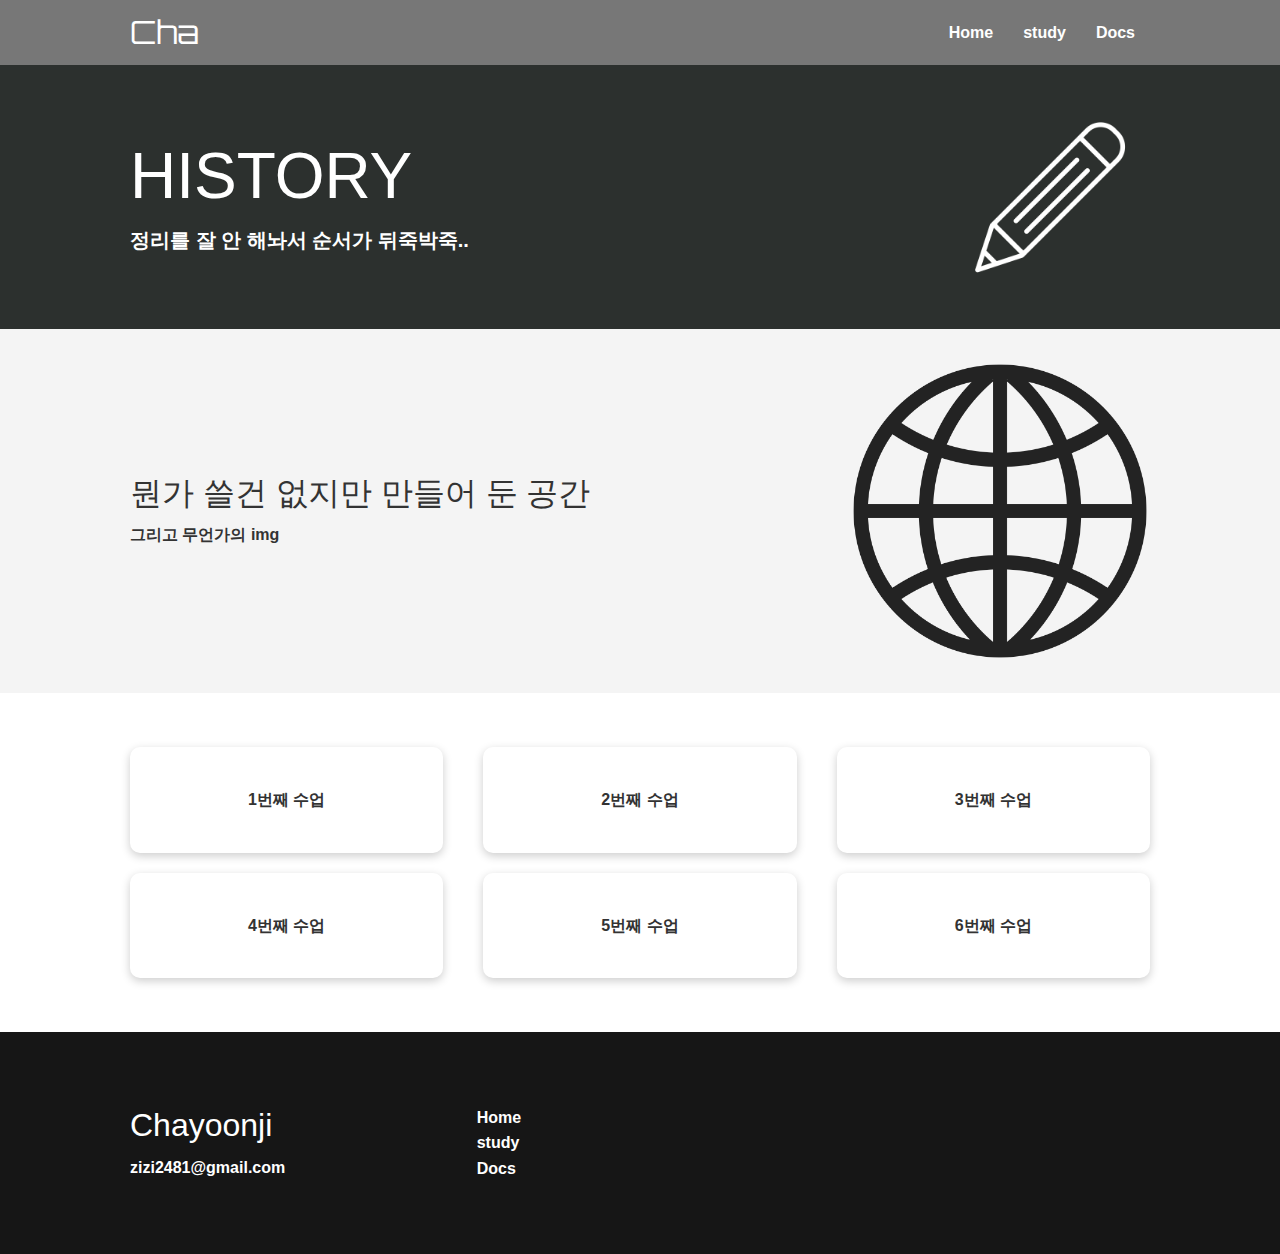
==== study.html @ 269fd8c2 "first commit" ====
<!DOCTYPE html>
<html lang="en">
  <head>
    <meta charset="UTF-8" />
    <meta name="viewport" content="width=device-width, initial-scale=1.0" />
    <link
      rel="stylesheet"
      href="https://cdnjs.cloudflare.com/ajax/libs/font-awesome/5.15.1/css/all.min.css"
      integrity="sha512-+4zCK9k+qNFUR5X+cKL9EIR+ZOhtIloNl9GIKS57V1MyNsYpYcUrUeQc9vNfzsWfV28IaLL3i96P9sdNyeRssA=="
      crossorigin="anonymous"
    />
    <link rel="stylesheet" href="css/utilities.css" />
    <link rel="stylesheet" href="css/style.css" />
    <title>chayoonji gwaje</title>
  </head>
  <body>
    <!-- Navbar -->
    <div class="navbar">
      <div class="container flex">
        <h1 class="logo">Cha</h1>
        <nav>
          <ul>
            <li><a href="index.html">Home</a></li>
            <li><a href="study.html">study</a></li>
            <li><a href="docs.html">Docs</a></li>
          </ul>
        </nav>
      </div>
    </div>

    <!-- Head -->
    <section class="features-head bg-primary py-3">
      <div class="container grid">
        <div>
          <h1 class="xl">HISTORY</h1>
          <p class="lead">정리를 잘 안 해놔서 순서가 뒤죽박죽..</p>
        </div>
        <img src="images/펜.png" alt="" />
      </div>
    </section>

    <!-- Sub head -->
    <section class="features-sub-head bg-light py-3">
      <div class="container grid">
        <div>
          <h1 class="md">뭔가 쓸건 없지만 만들어 둔 공간</h1>
          <p>그리고 무언가의 img</p>
        </div>
        <img src="images/server2.png" alt="" />
      </div>
    </section>

    <section class="features-main my-2">
      <div class="container grid grid-3">
        <div class="card flex">
          <p><a href="/첫 수업/firststudy.html">1번째 수업</a></p>
        </div>

        <div class="card flex">
          <p>
            <a href="/03-21수업/form/2번쨰수업.html">2번째 수업</a>
          </p>
        </div>

        <div class="card flex">
          <p>
            <a href="/3번째/bg-clip.html">3번째 수업</a>
          </p>
        </div>

        <div class="card flex">
          <p>
            <a href="/4번쨰/ani-3.html">4번째 수업</a>
          </p>
        </div>

        <div class="card flex">
          <p>
            <a href="/5번째/flex-1.html">5번째 수업</a>
          </p>
        </div>

        <div class="card flex">
          <p>
            <a href="/6번째/부트스트랩.html">6번째 수업</a>
          </p>
        </div>
      </div>
    </section>

    <!-- 하단 -->
    <footer class="footer bg-dark py-5">
      <div class="container grid grid-3">
        <div>
          <h1>Chayoonji</h1>
          <p>zizi2481@gmail.com</p>
        </div>
        <nav>
          <ul>
            <li><a href="index.html">Home</a></li>
            <li><a href="study.html">study</a></li>
            <li><a href="docs.html">Docs</a></li>
          </ul>
        </nav>
        <div class="social">
          <a href="#"><i class="fab fa-github fa-2x"></i></a>
          <a href="#"><i class="fab fa-facebook fa-2x"></i></a>
          <a href="#"><i class="fab fa-instagram fa-2x"></i></a>
          <a href="#"><i class="fab fa-twitter fa-2x"></i></a>
        </div>
      </div>
    </footer>
  </body>
</html>
---- css/utilities.css ----
.container {
  max-width: 1100px;
  margin: 0 auto;
  overflow: auto;
  padding: 0 40px;
}

.card {
  background-color: #fff;
  color: #333;
  border-radius: 10px;
  box-shadow: 0 3px 10px rgba(0, 0, 0, 0.2);
  padding: 20px;
  margin: 10px;
}

.btn {
  display: inline-block;
  padding: 10px 30px;
  cursor: pointer;
  background: var(--primary-color);
  color: #fff;
  border: none;
  border-radius: 5px;
}

.btn-outline {
  background-color: transparent;
  border: 1px #fff solid;
}

.btn:hover {
  transform: scale(0.98);
}

/* Backgrounds & colored buttons */
.bg-primary,
.btn-primary {
  background-color: var(--primary-color);
  color: #fff;
}

.bg-secondary,
.btn-secondary {
  background-color: var(--secondary-color);
  color: #fff;
}

.bg-dark,
.btn-dark {
  background-color: var(--dark-color);
  color: #fff;
}

.bg-light,
.btn-light {
  background-color: var(--light-color);
  color: #333;
}

.bg-primary a,
.btn-primary a,
.bg-secondary a,
.btn-secondary a,
.bg-dark a,
.btn-dark a {
  color: #fff;
}

/* Text colors */
.text-primary {
  color: var(--primary-color);
}

.text-secondary {
  color: var(--secondary-color);
}

.text-dark {
  color: var(--dark-color);
}

.text-light {
  color: var(--light-color);
}

/* Text sizes */
.lead {
  font-size: 20px;
}

.sm {
  font-size: 1rem;
}

.md {
  font-size: 2rem;
}

.lg {
  font-size: 3rem;
}

.xl {
  font-size: 4rem;
}

.text-center {
  text-align: center;
}

/* Alert */
.alert {
  background-color: var(--light-color);
  padding: 10px 20px;
  font-weight: bold;
  margin: 15px 0;
}

.alert i {
  margin-right: 10px;
}

.alert-success {
  background-color: var(--success-color);
  color: #fff;
}

.alert-error {
  background-color: var(--error-color);
  color: #fff;
}

.flex {
  display: flex;
  justify-content: center;
  align-items: center;
  height: 100%;
}

.grid {
  display: grid;
  grid-template-columns: repeat(2, 1fr);
  gap: 20px;
  justify-content: center;
  align-items: center;
  height: 100%;
}

.grid-3 {
  grid-template-columns: repeat(3, 1fr);
}

/* Margin */
.my-1 {
  margin: 1rem 0;
}

.my-2 {
  margin: 1.5rem 0;
}

.my-3 {
  margin: 2rem 0;
}

.my-4 {
  margin: 3rem 0;
}

.my-5 {
  margin: 4rem 0;
}

.m-1 {
  margin: 1rem;
}

.m-2 {
  margin: 1.5rem;
}

.m-3 {
  margin: 2rem;
}

.m-4 {
  margin: 3rem;
}

.m-5 {
  margin: 4rem;
}

/* Padding */
.py-1 {
  padding: 1rem 0;
}

.py-2 {
  padding: 1.5rem 0;
}

.py-3 {
  padding: 2rem 0;
}

.py-4 {
  padding: 3rem 0;
}

.py-5 {
  padding: 4rem 0;
}

.p-1 {
  padding: 1rem;
}

.p-2 {
  padding: 1.5rem;
}

.p-3 {
  padding: 2rem;
}

.p-4 {
  padding: 3rem;
}

.p-5 {
  padding: 4rem;
}
---- css/style.css ----
@import url("https://fonts.googleapis.com/css2?family=Bebas+Neue&family=Orbitron:wght@500&display=swap");

@import url("https://fonts.googleapis.com/css2?family=Noto+Serif+KR:wght@300&display=swap");

@import url("https://fonts.googleapis.com/css2?family=Black+Han+Sans&display=swap");

:root {
  --primary-color: #2c302e;
  --secondary-color: #439184;
  --dark-color: #161616;
  --light-color: #f4f4f4;
  --success-color: #5cb85c;
  --error-color: #d9534f;
}

* {
  box-sizing: border-box;
  padding: 0;
  margin: 0;
}

.logo {
  font-family: "Orbitron", sans-serif;
}

body {
  font-family: "Lato", sans-serif;
  color: #333;
  line-height: 1.6;
}

ul {
  list-style-type: none;
}

a {
  text-decoration: none;
  color: #333;
}

h1,
h2 {
  font-weight: 300;
  line-height: 1.2;
  margin: 10px 0;
}

p {
  margin: 10px 0;
}

img {
  width: 100%;
}

code,
pre {
  background: #333;
  color: #fff;
  padding: 10px;
}

.hidden {
  visibility: hidden;
  height: 0;
}

/* Navbar */
.navbar {
  background-color: rgba(29, 29, 29, 0.6);
  color: #ffffff;
  height: 65px;
}

.navbar ul {
  display: flex;
}

.navbar a {
  color: #fff;
  padding: 10px;
  margin: 0 5px;
}

.navbar a:hover {
  border-bottom: 2px #fff solid;
}

.navbar .flex {
  justify-content: space-between;
}

/* 수업기록 링크 */

/* Showcase */
.showcase {
  height: 70vh;
  background-color: var(--primary-color);
  color: #fff;
  position: relative;
  background-image: url("/images/coding22.jpg");
  text-align: center;
}

.showcase h1 {
  font-size: 40px;
}

.showcase p {
  margin: 20px 0;
}

.showcase .grid {
  overflow: visible;
  grid-template-columns: 55% auto;
  gap: 30px;
}

.showcase-text {
  font-family: "Noto Serif KR", serif;
}

.showcase-form {
  position: relative;
  top: 60px;
  height: 350px;
  width: 400px;
  padding: 40px;
  z-index: 100;
  justify-self: flex-end;
}

.showcase-form .form-control {
  margin: 30px 0;
}

.showcase-form input[type="text"],
.showcase-form input[type="email"] {
  border: 0;
  border-bottom: 1px solid #b4becb;
  width: 100%;
  padding: 3px;
  font-size: 16px;
}

.showcase-form input:focus {
  outline: none;
}

/* Stats */
.stats {
  padding-top: 100px;
}

.stats-heading {
  max-width: 500px;
  margin: auto;
}

.stats .grid h3 {
  font-size: 35px;
}

.stats .grid p {
  font-size: 20px;
  font-weight: bold;
}

/* Cli */
.cli .grid {
  grid-template-columns: repeat(3, 1fr);
  grid-template-rows: repeat(2, 1fr);
}

.cli .grid > *:first-child {
  grid-column: 1 / span 2;
  grid-row: 1 / span 2;
}

/* Cloud */
.cloud .grid {
  grid-template-columns: 4fr 3fr;
}

/* Languages */

.languages .flex {
  flex-wrap: wrap;
}

.languages .card {
  text-align: center;
  margin: 18px 10px 40px;
  transition: transform 0.2s ease-in;
}

.languages .card h4 {
  font-size: 20px;
  margin-bottom: 10px;
}

.languages .card:hover {
  transform: translateY(-15px);
}

/*mediaexample*/

.mediaexampletext {
  font-size: 50px;
  flex-wrap: wrap;
  text-align: center;
  font-family: "Black Han Sans", sans-serif;
}

/* .languages .card-2  {
  text-align: center;
  margin: 18px 10px 40px;
  transition: transform 0.2s ease-in;
  /* background-image: url(/images/logos/javascript.png); 
}

.languages .card-2 h4 {
  font-size: 20px;
  margin-bottom: 10px;
}

.languages .card-2:hover {
  transform: translateY(-15px);
} */

/* Features */
.features-head img,
.docs-head img {
  width: 200px;
  justify-self: flex-end;
}

.features-sub-head img {
  width: 300px;
  justify-self: flex-end;
}

.features-main .card > i {
  margin-right: 20px;
}

.features-main .grid {
  padding: 30px;
}

/* Docs */
.docs-main h3 {
  margin: 20px 0;
}

.docs-main .grid {
  grid-template-columns: 1fr 2fr;
  align-items: flex-start;
}

.docs-main nav li {
  font-size: 17px;
  padding-bottom: 5px;
  margin-bottom: 5px;
  border-bottom: 1px #ccc solid;
}

.docs-main a:hover {
  font-weight: bold;
}

/* Footer */
.footer .social a {
  margin: 0 10px;
}

.fa-github:hover {
  color: #000000;
}

.fa-facebook:hover {
  color: #1773ea;
}

.fa-instagram:hover {
  color: #b32e87;
}

.fa-twitter:hover {
  color: #1c9cea;
}

/* Tablets and under */
@media (max-width: 768px) {
  .grid,
  .showcase .grid,
  .stats .grid,
  .cli .grid,
  .cloud .grid,
  .features-main .grid,
  .docs-main .grid {
    grid-template-columns: 1fr;
    grid-template-rows: 1fr;
  }

  .showcase {
    height: auto;
  }

  .showcase-text {
    text-align: center;
    margin-top: 40px;
  }

  .showcase-form {
    justify-self: center;
    margin: auto;
  }

  .cli .grid > *:first-child {
    grid-column: 1;
    grid-row: 1;
  }

  .features-head,
  .features-sub-head,
  .docs-head {
    text-align: center;
  }

  .features-head img,
  .features-sub-head img,
  .docs-head img {
    justify-self: center;
  }

  .features-main .grid > *:first-child,
  .features-main .grid > *:nth-child(2) {
    grid-column: 1;
  }
}

/* Mobile */
@media (max-width: 500px) {
  .navbar {
    height: 110px;
  }

  .navbar .flex {
    flex-direction: column;
  }

  /*상단바가 반투명해져서 배경 사진이 뒤에 비치도록 만들고 싶었는데 실패(본문이랑 상단바랑 애초에 떨어져있어서 사진이 위까지 안 옴)(나중에 알아보기)*/
  .navbar ul {
    padding: 10px;
    background-color: rgba(0, 0, 0, 0.1);
  }

  .showcase-form {
    width: 300px;
  }
}

.lg {
  font-family: "Noto Serif KR", serif;
}

@import url(https://fonts.googleapis.com/css?family=Montserrat);

html,
body {
  height: 100%;
  font-weight: 800;
}

svg {
  display: block;
  font: 18.5em "Montserrat";
  text-align: center;
  /* width: 630px;
  height: 300px; */
  margin: 0 auto;
}

.text-copy {
  fill: none;
  stroke: white;
  stroke-dasharray: 6% 29%;
  stroke-width: 5px;
  stroke-dashoffset: 0%;
  animation: stroke-offset 5.5s infinite linear;
}

.text-copy:nth-child(1) {
  stroke: #175234;
  animation-delay: -1;
}

.text-copy:nth-child(2) {
  stroke: #d0d4f0;
  animation-delay: -2s;
}

.text-copy:nth-child(3) {
  stroke: #481d5c;
  animation-delay: -3s;
}

.text-copy:nth-child(4) {
  stroke: #e4e674;
  animation-delay: -4s;
}

.text-copy:nth-child(5) {
  stroke: #fff4df;
  animation-delay: -5s;
}

@keyframes stroke-offset {
  100% {
    stroke-dashoffset: -35%;
  }
}

.mediaexample img {
  width: 25%;
  height: 25%;
}
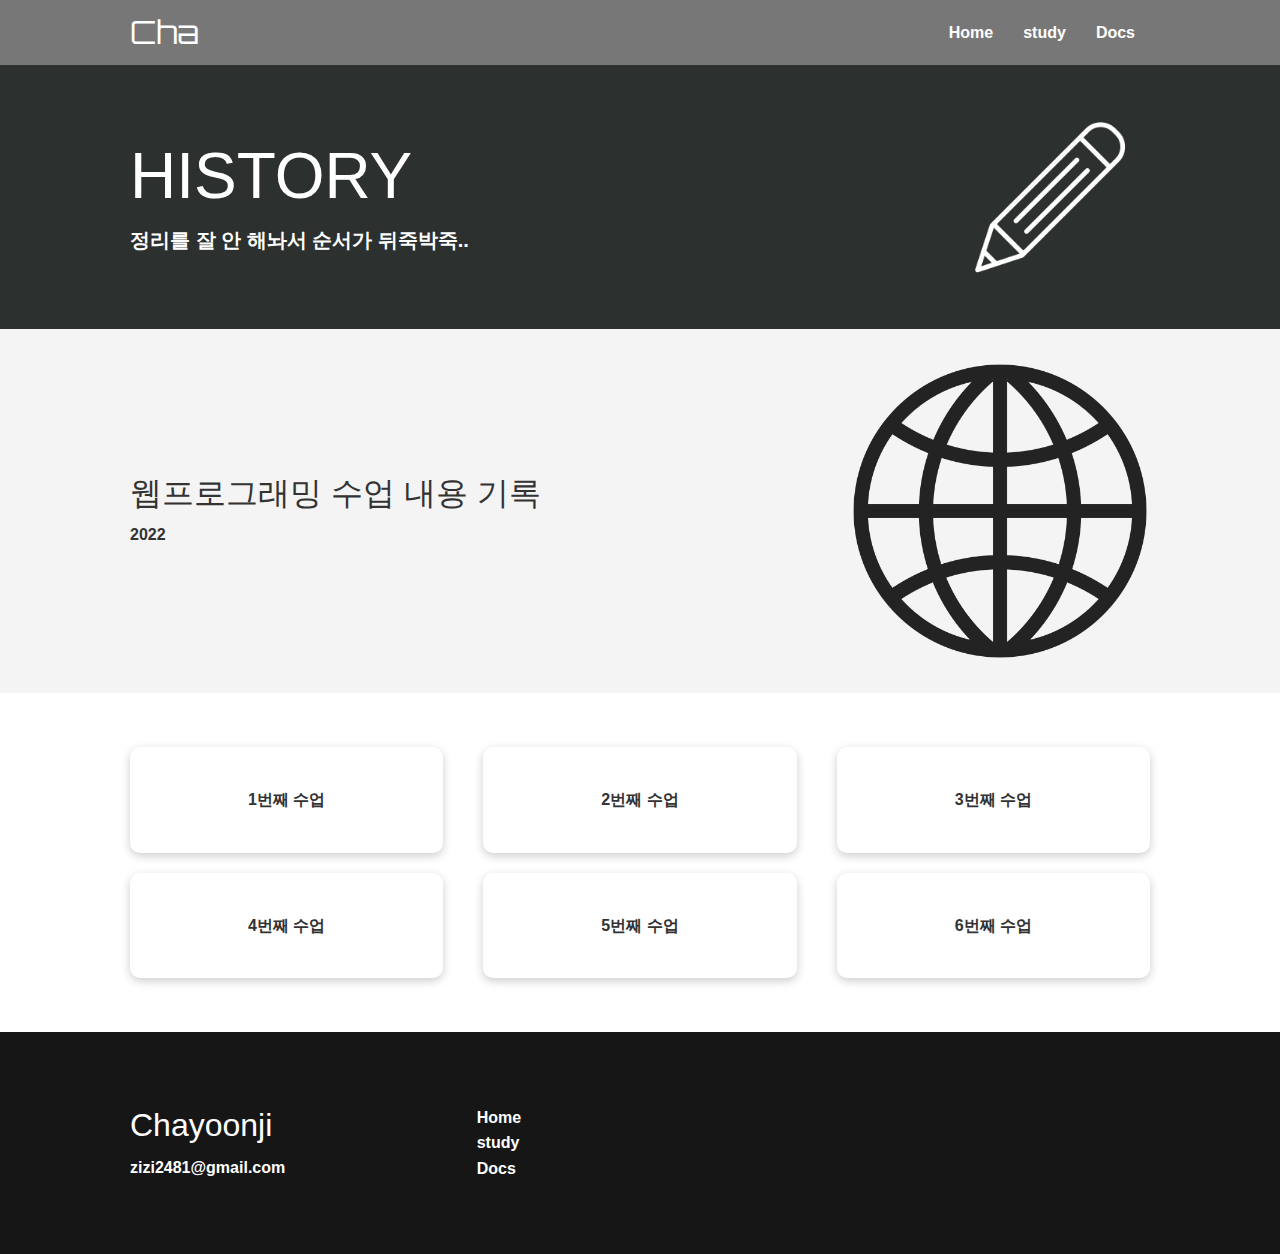
==== commit a7c2bd88: "study.html" ====
--- a/study.html
+++ b/study.html
@@ -43,8 +43,8 @@
     <section class="features-sub-head bg-light py-3">
       <div class="container grid">
         <div>
-          <h1 class="md">뭔가 쓸건 없지만 만들어 둔 공간</h1>
-          <p>그리고 무언가의 img</p>
+          <h1 class="md">웹프로그래밍 수업 내용 기록</h1>
+          <p>2022</p>
         </div>
         <img src="images/server2.png" alt="" />
       </div>
